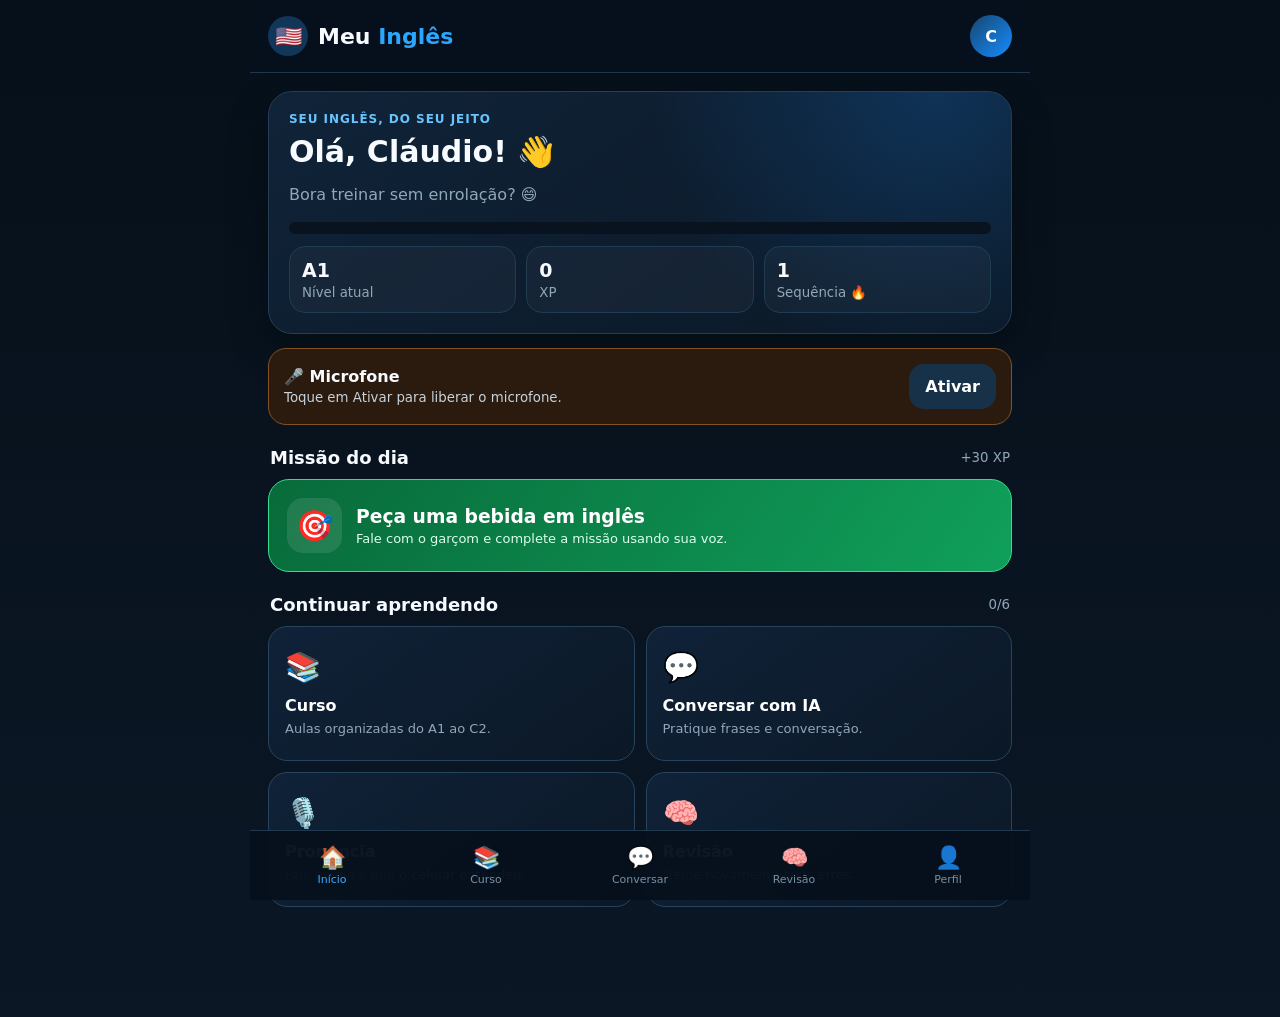
==== backup/index.html @ 4a365621 "Backup antes de melhorar reconhecimento de pronúncia" ====
<!doctype html>
<html lang="pt-BR">
<head>
<meta charset="utf-8">
<meta name="viewport" content="width=device-width,initial-scale=1,viewport-fit=cover">
<meta name="theme-color" content="#07111d">
<title>Meu Inglês</title>
<link rel="manifest" href="manifest.webmanifest">
<link rel="icon" href="icon.svg" type="image/svg+xml">
<style>
:root{--bg:#07111d;--p:#0d1c2b;--p2:#13263a;--line:#28455f;--txt:#f7fbff;--muted:#91a7ba;--blue:#168cff;--green:#24d982;--orange:#ff8a1f;--red:#ff525c;--purple:#8a69ff}*{box-sizing:border-box}html,body{margin:0;min-height:100%;background:linear-gradient(#06101a,#0b1725);color:var(--txt);font-family:system-ui,-apple-system,Segoe UI,Roboto,Arial,sans-serif}button,input{font:inherit}button{cursor:pointer}.app{max-width:780px;margin:auto;min-height:100vh;padding-bottom:92px}header{position:sticky;top:0;z-index:20;display:flex;align-items:center;justify-content:space-between;padding:15px 18px;background:#07111deF;backdrop-filter:blur(12px);border-bottom:1px solid #20364a}.brand{display:flex;align-items:center;gap:10px;font-size:22px;font-weight:900}.logo{width:40px;height:40px;border-radius:50%;display:grid;place-items:center;background:#10365a}.brand b{color:#2aa7ff}.avatar{width:42px;height:42px;border-radius:50%;display:grid;place-items:center;background:linear-gradient(135deg,#17466f,#168cff);font-weight:900}main{padding:18px}.screen{display:none}.screen.active{display:block}.hero,.panel{border:1px solid #233e55;background:linear-gradient(145deg,#102338,#0b1826);border-radius:24px;padding:20px;box-shadow:0 16px 40px #0005}.hero{background:radial-gradient(circle at 90% 0,#178cff33,transparent 40%),linear-gradient(145deg,#102338,#0b1826)}.eyebrow{font-size:12px;font-weight:900;color:#67c4ff;letter-spacing:.08em;text-transform:uppercase}.hero h1{font-size:30px;margin:8px 0}.muted{color:var(--muted)}.bar{height:12px;background:#08131f;border-radius:999px;overflow:hidden;margin-top:18px}.bar span{display:block;height:100%;background:linear-gradient(90deg,var(--green),#5df0b4);width:0}.stats{display:grid;grid-template-columns:repeat(3,1fr);gap:10px;margin-top:12px}.stat{padding:12px;border:1px solid #203c52;border-radius:16px;background:#ffffff08}.stat b{font-size:19px}.stat small{display:block;color:var(--muted);margin-top:4px}.micbox{margin:14px 0;padding:15px;border-radius:18px;border:1px solid #875022;background:#2b1b0e;display:flex;align-items:center;gap:12px}.micbox.ok{border-color:#227d56;background:#0d2b20}.micbox.bad{border-color:#8b2d34;background:#2c1519}.micbox .grow{flex:1}.micbox b{display:block}.micbox small{display:block;color:#c5d2dc;margin-top:3px;line-height:1.35}.btn{border:0;border-radius:15px;padding:13px 16px;font-weight:850;color:white;background:#173149}.primary{background:linear-gradient(135deg,#168cff,#006ddd)}.green{background:linear-gradient(135deg,#24d982,#0aa65d)}.orange{background:linear-gradient(135deg,#ff9a32,#e16b00)}.danger{background:#7d2730}.wide{width:100%}.title{display:flex;align-items:center;justify-content:space-between;margin:22px 2px 11px}.title h2{font-size:18px;margin:0}.title small{color:var(--muted)}.mission{width:100%;border:1px solid #35dc8c;border-radius:21px;padding:18px;color:white;text-align:left;background:linear-gradient(125deg,#086a3a,#10a05b);display:flex;gap:14px;align-items:center}.mission .ico{font-size:30px;background:#ffffff1a;width:55px;height:55px;border-radius:16px;display:grid;place-items:center}.mission h3{margin:0 0 4px}.mission p{margin:0;color:#dbffeb;font-size:13px}.grid{display:grid;grid-template-columns:repeat(2,1fr);gap:11px}.card{border:1px solid #28445d;border-radius:19px;padding:16px;min-height:135px;color:white;text-align:left;background:linear-gradient(145deg,#102238,#0b1826)}.card .ico{font-size:29px}.card h3{margin:12px 0 5px;font-size:16px}.card p{margin:0;color:var(--muted);font-size:13px;line-height:1.35}.top{display:flex;align-items:center;gap:11px;margin-bottom:15px}.back{width:42px;height:42px;border:0;border-radius:14px;background:#132a3d;color:white;font-size:20px}.top h2{margin:0}.levels,.teachers{display:grid;gap:10px}.level,.teacher,.lesson,.review{border:1px solid #29465f;background:#0d1c2b;border-radius:18px;padding:15px}.level{display:flex;align-items:center;gap:13px}.level strong{width:48px;height:48px;border-radius:14px;display:grid;place-items:center;background:#153f61}.level.sel,.teacher.sel{outline:2px solid var(--blue)}.teacher{display:flex;align-items:center;gap:12px}.teacher .face{font-size:31px;width:53px;height:53px;border-radius:16px;display:grid;place-items:center;background:#183148}.teacher .grow{flex:1}.teacher h3,.level h3{margin:0 0 3px}.teacher p,.level p{margin:0;color:var(--muted);font-size:13px}.lesson{margin-bottom:11px}.lesson h3{margin-top:0}.phrase{font-size:28px;font-weight:900;margin:14px 0 5px}.controls{display:flex;gap:9px;flex-wrap:wrap;margin-top:14px}.speak{background:#12385a;border:1px solid #235e8b}.mic{width:92px;height:92px;border-radius:50%;border:0;margin:18px auto;display:grid;place-items:center;font-size:38px;color:white;background:linear-gradient(135deg,#24d982,#0ba75f);box-shadow:0 0 0 12px #24d98216}.mic.listen{animation:pulse 1s infinite}@keyframes pulse{50%{transform:scale(1.05);box-shadow:0 0 0 22px #24d98209}}.bubble{background:white;color:#0b1723;border-radius:17px;padding:15px;margin:12px auto;font-weight:800;max-width:92%}.result{display:none;margin-top:14px;padding:14px;border:1px solid #2c4a63;border-radius:16px;background:#0d2233}.result.show{display:block}.result.good{border-color:#25895c}.result.bad{border-color:#9b3a43}.chat{height:52vh;overflow:auto;display:flex;flex-direction:column;gap:9px;padding:5px 0}.msg{max-width:86%;padding:12px 14px;border-radius:17px;line-height:1.4}.bot{align-self:flex-start;background:#162b3e;border:1px solid #2b4961}.user{align-self:flex-end;background:#0d75d0}.chatbar{display:grid;grid-template-columns:1fr 50px 50px;gap:8px;margin-top:10px}.chatbar input{min-width:0;border:1px solid #2b485f;background:#0c1927;color:white;border-radius:14px;padding:13px}.chatbar button{border:0;border-radius:14px;color:white;background:#168cff;font-size:20px}.review{margin-bottom:10px}.review b{display:block}.review small{color:var(--muted)}.profilegrid{display:grid;gap:12px}nav{position:fixed;z-index:30;left:50%;transform:translateX(-50%);bottom:0;width:min(780px,100%);display:grid;grid-template-columns:repeat(5,1fr);background:#07111df7;border-top:1px solid #20384e;padding:8px 5px calc(8px + env(safe-area-inset-bottom))}nav button{border:0;background:transparent;color:#7890a5;font-size:11px;padding:6px 2px}nav i{display:block;font-style:normal;font-size:22px;margin-bottom:3px}nav button.active{color:#39aaff}.toast{position:fixed;left:50%;bottom:105px;transform:translateX(-50%);max-width:90%;padding:11px 15px;border-radius:14px;background:#112334;border:1px solid #36556e;opacity:0;pointer-events:none;transition:.2s;z-index:99;text-align:center}.toast.show{opacity:1}@media(max-width:520px){.hero h1{font-size:27px}.grid{grid-template-columns:1fr 1fr}}
</style>
</head>
<body>
<div class="app">
<header><div class="brand"><span class="logo">🇺🇸</span><span>Meu <b>Inglês</b></span></div><div class="avatar">C</div></header>
<main>
<section id="home" class="screen active">
<div class="hero"><div class="eyebrow">Seu inglês, do seu jeito</div><h1>Olá, Cláudio! 👋</h1><p class="muted" id="greeting">Vamos falar inglês de verdade hoje?</p><div class="bar"><span id="progress"></span></div><div class="stats"><div class="stat"><b id="levelStat">A1</b><small>Nível atual</small></div><div class="stat"><b id="xpStat">0</b><small>XP</small></div><div class="stat"><b id="streakStat">1</b><small>Sequência 🔥</small></div></div></div>
<div id="micBox" class="micbox"><div class="grow"><b>🎤 Microfone</b><small id="micStatus">Toque em Ativar para liberar o microfone.</small></div><button class="btn" onclick="enableMic()">Ativar</button></div>
<div class="title"><h2>Missão do dia</h2><small>+30 XP</small></div><button class="mission" onclick="openScreen('mission')"><div class="ico">🎯</div><div><h3>Peça uma bebida em inglês</h3><p>Fale com o garçom e complete a missão usando sua voz.</p></div></button>
<div class="title"><h2>Continuar aprendendo</h2><small id="lessonCount">0/6</small></div><div class="grid"><button class="card" onclick="openScreen('course')"><div class="ico">📚</div><h3>Curso</h3><p>Aulas organizadas do A1 ao C2.</p></button><button class="card" onclick="openScreen('chat')"><div class="ico">💬</div><h3>Conversar com IA</h3><p>Pratique frases e conversação.</p></button><button class="card" onclick="openScreen('pron')"><div class="ico">🎙️</div><h3>Pronúncia</h3><p>Fale e veja o que o celular entendeu.</p></button><button class="card" onclick="openScreen('review')"><div class="ico">🧠</div><h3>Revisão</h3><p>Treine novamente seus erros.</p></button></div>
</section>
<section id="course" class="screen"><div class="top"><button class="back" onclick="openScreen('home')">‹</button><h2>Curso</h2></div><div class="panel"><h3>Seu nível: <span id="courseLevel">A1</span></h3><p class="muted">Escolha o nível e avance no seu ritmo.</p><div id="levels" class="levels"></div></div><div class="title"><h2>Aulas A1</h2><small>Primeiro módulo</small></div><div class="lesson"><h3>1. Cumprimentos</h3><div class="phrase">How are you?</div><div class="muted">Como você está?</div><div class="controls"><button class="btn speak" onclick="speak('How are you?')">🔊 Ouvir</button><button class="btn" onclick="repeat('How are you?')">🎙️ Repetir</button><button class="btn primary" onclick="finishLesson()">Concluir</button></div><div id="repeatResult" class="result"></div></div><div class="lesson"><h3>2. Apresentação</h3><div class="phrase">My name is Cláudio.</div><div class="muted">Meu nome é Cláudio.</div><div class="controls"><button class="btn speak" onclick="speak('My name is Claudio.')">🔊 Ouvir</button><button class="btn" onclick="repeat('My name is Claudio.')">🎙️ Repetir</button></div></div><div class="lesson"><h3>3. País e cidade</h3><div class="phrase">I'm from Brazil.</div><div class="muted">Eu sou do Brasil.</div><div class="controls"><button class="btn speak" onclick="speak("I'm from Brazil.")">🔊 Ouvir</button><button class="btn" onclick="repeat("I'm from Brazil.")">🎙️ Repetir</button></div></div></section>
<section id="mission" class="screen"><div class="top"><button class="back" onclick="openScreen('home')">‹</button><h2>🎯 Missão do dia</h2></div><div class="panel" style="text-align:center"><div style="font-size:65px">🍽️</div><h2>Você está em um restaurante</h2><p class="muted">O garçom pergunta o que você gostaria de beber.</p><div class="bubble">What would you like to drink?</div><button class="btn speak" onclick="speak('What would you like to drink?')">🔊 Ouvir garçom</button><button id="missionMic" class="mic" onclick="missionListen()">🎙️</button><p class="muted">Sua vez de falar</p><button class="btn" onclick="showTip()">💡 Me ajuda</button><div id="missionResult" class="result"></div></div></section>
<section id="pron" class="screen"><div class="top"><button class="back" onclick="openScreen('home')">‹</button><h2>Pronúncia</h2></div><div class="panel" style="text-align:center"><p class="muted">Frase de hoje</p><div class="phrase">I would like some water, please.</div><button class="btn speak" onclick="speak('I would like some water, please.')">🔊 Ouvir</button><button class="mic" onclick="repeat('I would like some water, please.')">🎙️</button><div id="pronResult" class="result"></div></div></section>
<section id="chat" class="screen"><div class="top"><button class="back" onclick="openScreen('home')">‹</button><h2>Conversa livre</h2></div><div id="chatBox" class="chat"></div><div class="chatbar"><input id="chatInput" placeholder="Digite em inglês ou português" onkeydown="if(event.key==='Enter')sendChat()"><button onclick="voiceChat()">🎙️</button><button onclick="sendChat()">➤</button></div></section>
<section id="review" class="screen"><div class="top"><button class="back" onclick="openScreen('home')">‹</button><h2>Revisão</h2></div><div id="reviewList"></div></section>
<section id="profile" class="screen"><div class="top"><button class="back" onclick="openScreen('home')">‹</button><h2>Perfil</h2></div><div class="panel profilegrid"><div><h3>Personalidade do professor</h3><p class="muted">Você pode trocar quando quiser.</p></div><div id="teachers" class="teachers"></div><button class="btn danger" onclick="resetProgress()">Zerar progresso de teste</button></div></section>
</main>
<nav><button data-s="home" class="active" onclick="openScreen('home')"><i>🏠</i>Início</button><button data-s="course" onclick="openScreen('course')"><i>📚</i>Curso</button><button data-s="chat" onclick="openScreen('chat')"><i>💬</i>Conversar</button><button data-s="review" onclick="openScreen('review')"><i>🧠</i>Revisão</button><button data-s="profile" onclick="openScreen('profile')"><i>👤</i>Perfil</button></nav>
<div id="toast" class="toast"></div></div>
<script>
const K='meuInglesV3';const state=Object.assign({level:'A1',xp:0,streak:1,lessons:0,teacher:'zoeiro',errors:[],mission:false},JSON.parse(localStorage.getItem(K)||'{}'));let micReady=false;
const LEVELS=[['A1','Iniciante','Frases e vocabulário básico'],['A2','Básico','Situações do dia a dia'],['B1','Intermediário','Converse com mais confiança'],['B2','Avançado','Converse sobre vários temas'],['C1','Fluente','Inglês quase como um nativo'],['C2','Domínio total','Fale sobre qualquer assunto']];
const TEACHERS={calmo:['🙂','Calmo','Paciente, gentil e focado'],amigao:['😄','Amigão','Descontraído e motivador'],zoeiro:['😎','Zoeiro','Brinca com seus erros sem humilhar'],adult:['🤬','Sem Filtro 18+','Humor adulto e palavrões opcionais']};
function save(){localStorage.setItem(K,JSON.stringify(state));renderHome()}
function toast(t){let e=document.getElementById('toast');e.textContent=t;e.classList.add('show');clearTimeout(window.tt);window.tt=setTimeout(()=>e.classList.remove('show'),3000)}
function openScreen(id){document.querySelectorAll('.screen').forEach(x=>x.classList.remove('active'));document.getElementById(id).classList.add('active');document.querySelectorAll('nav button').forEach(b=>b.classList.toggle('active',b.dataset.s===id));if(id==='chat')initChat();if(id==='review')renderReview();if(id==='profile')renderTeachers();window.scrollTo(0,0)}
function renderHome(){levelStat.textContent=state.level;xpStat.textContent=state.xp;streakStat.textContent=state.streak;progress.style.width=Math.min(100,state.lessons/6*100)+'%';lessonCount.textContent=state.lessons+'/6';courseLevel.textContent=state.level;greeting.textContent=state.teacher==='zoeiro'?'Bora treinar sem enrolação? 😄':state.teacher==='adult'?'Bora falar inglês pra caramba hoje? 😎':'Vamos falar inglês de verdade hoje?'}
function renderLevels(){levels.innerHTML=LEVELS.map(x=>`<button class="level ${state.level===x[0]?'sel':''}" onclick="setLevel('${x[0]}')"><strong>${x[0]}</strong><div><h3>${x[1]}</h3><p>${x[2]}</p></div></button>`).join('')}
function setLevel(l){state.level=l;save();renderLevels();toast('Nível '+l+' selecionado')}
function renderTeachers(){teachers.innerHTML=Object.entries(TEACHERS).map(([k,v])=>`<button class="teacher ${state.teacher===k?'sel':''}" onclick="setTeacher('${k}')"><div class="face">${v[0]}</div><div class="grow"><h3>${v[1]}</h3><p>${v[2]}</p></div></button>`).join('')}
function setTeacher(t){state.teacher=t;save();renderTeachers();toast('Professor: '+TEACHERS[t][1])}
function speak(t,rate=.9){speechSynthesis.cancel();let u=new SpeechSynthesisUtterance(t);u.lang='en-US';u.rate=rate;speechSynthesis.speak(u)}
function micMessage(err){if(!window.isSecureContext)return'Abra pelo endereço HTTPS do app, não pelo arquivo baixado.';if(err&&['NotAllowedError','SecurityError'].includes(err.name))return'Permissão negada. No Chrome, permita o microfone para este site.';if(err&&err.name==='NotFoundError')return'Não encontrei um microfone neste aparelho.';return'Não consegui liberar o microfone. Confira a permissão do Chrome.'}
function setMic(text,type=''){micStatus.textContent=text;micBox.className='micbox '+type}
async function enableMic(){if(!window.isSecureContext){setMic(micMessage(),'bad');return false}if(!navigator.mediaDevices?.getUserMedia){setMic('Seu navegador não oferece acesso ao microfone. Use o Chrome atualizado.','bad');return false}try{let s=await navigator.mediaDevices.getUserMedia({audio:true});s.getTracks().forEach(t=>t.stop());micReady=true;setMic('Microfone liberado. Pode tocar em 🎙️ e falar.','ok');toast('Microfone ativado!');return true}catch(e){setMic(micMessage(e),'bad');toast(micMessage(e));return false}}
function recognition(){let SR=window.SpeechRecognition||window.webkitSpeechRecognition;if(!SR)return null;let r=new SR();r.lang='en-US';r.interimResults=false;r.continuous=false;r.maxAlternatives=3;return r}
async function prep(){if(!micReady&&!await enableMic())return null;let r=recognition();if(!r){setMic('O microfone está liberado, mas o reconhecimento de voz não está disponível. Use Chrome no Android.','bad');return null}return r}
function clean(s){return s.toLowerCase().replace(/[^a-z' ]/g,'').trim()}
function score(a,b){let A=clean(a).split(/\s+/),B=clean(b).split(/\s+/),hits=A.filter(w=>B.includes(w)).length;return Math.round(hits/Math.max(A.length,B.length)*100)}
function feedback(sc,heard,target){if(sc>=75)return state.teacher==='zoeiro'?`Aí sim 😄 Agora saiu inglês! Eu ouvi: “${heard}”.`:state.teacher==='adult'?`Boa! Ficou bom pra caramba 😎 Eu ouvi: “${heard}”.`:`Muito bem! Eu ouvi: “${heard}”.`;state.errors.unshift({target,heard,date:new Date().toLocaleDateString('pt-BR')});state.errors=state.errors.slice(0,30);save();return state.teacher==='zoeiro'?`Cláudio 😂 essa frase apanhou um pouquinho. Tenta de novo: “${target}”. Eu ouvi “${heard}”.`:state.teacher==='adult'?`Quase, mas saiu meio bagunçado 😅. O alvo é “${target}”.`:`Está perto. Repita com calma: “${target}”.`}
async function repeat(target){let r=await prep();if(!r)return;toast('Estou ouvindo...');r.onstart=()=>setMic('Ouvindo agora... fale em inglês.','ok');r.onresult=e=>{let heard=e.results[0][0].transcript,sc=score(target,heard),html=`<b>${sc}% de aproximação</b><p>Eu ouvi: “${heard}”</p><p>${feedback(sc,heard,target)}</p>`;[repeatResult,pronResult].forEach(x=>{if(x){x.className='result show '+(sc>=75?'good':'bad');x.innerHTML=html}})};r.onerror=e=>{setMic('Não consegui entender. Tente novamente.','bad');toast('Tente novamente')};r.onend=()=>micReady&&setMic('Microfone liberado. Pode tocar em 🎙️ e falar.','ok');try{r.start()}catch(e){toast('Não consegui iniciar a escuta')}}
function finishLesson(){if(state.lessons<1)state.lessons=1;state.xp+=20;save();toast('Aula concluída! +20 XP')}
function showTip(){missionResult.className='result show';missionResult.innerHTML='<b>💡 Dica</b><p>Diga: <strong>I would like some water, please.</strong></p><button class="btn speak" onclick="speak(\'I would like some water, please.\')">🔊 Ouvir</button>'}
async function missionListen(){let r=await prep();if(!r)return;missionMic.classList.add('listen');r.onresult=e=>{missionMic.classList.remove('listen');let h=e.results[0][0].transcript,good=/water|coffee|juice|tea|coke|drink|like|want|please/i.test(h);missionResult.className='result show '+(good?'good':'bad');if(good){if(!state.mission){state.xp+=30;state.mission=true;save()}missionResult.innerHTML=`<b>✅ Missão concluída! +30 XP</b><p>Eu ouvi: “${h}”</p><p>${feedback(85,h,'I would like some water, please.')}</p>`}else missionResult.innerHTML=`<b>Vamos tentar de novo</b><p>${feedback(45,h,'I would like some water, please.')}</p>`};r.onerror=()=>{missionMic.classList.remove('listen');toast('Não ouvi direito. Tente outra vez.')};r.onend=()=>missionMic.classList.remove('listen');r.start()}
function initChat(){if(chatBox.childElementCount)return;addMsg('Fala aí, Cláudio! Comece com: <b>Hi! My name is Cláudio.</b>','bot')}
function addMsg(t,w){let d=document.createElement('div');d.className='msg '+w;d.innerHTML=t;chatBox.appendChild(d);chatBox.scrollTop=999999}
function reply(t){let l=t.toLowerCase(),x=/hello|\bhi\b|oi|olá/.test(l)?'Hi, Cláudio! How are you today?':/work|trabalho/.test(l)?'Tell me about your work. Try: <b>I work every day.</b>':/travel|viagem/.test(l)?'Imagine you are at the airport. Ask me: <b>Where is the check-in counter?</b>':'Good! Tell me one thing you did today in English.';setTimeout(()=>{addMsg(x,'bot');speak(x.replace(/<[^>]+>/g,''))},350)}
function sendChat(){let t=chatInput.value.trim();if(!t)return;addMsg(t,'user');chatInput.value='';reply(t)}
async function voiceChat(){let r=await prep();if(!r)return;toast('Pode falar...');r.onresult=e=>{let t=e.results[0][0].transcript;addMsg(t,'user');reply(t)};r.onerror=()=>toast('Não entendi. Tente novamente.');r.start()}
function renderReview(){if(!state.errors.length){reviewList.innerHTML='<div class="panel"><h3>Nenhum erro salvo ainda 🎉</h3><p class="muted">Os erros de pronúncia vão aparecer aqui automaticamente.</p></div>';return}reviewList.innerHTML=state.errors.map(e=>`<div class="review"><b>🎯 ${e.target}</b><small>Ouvido: ${e.heard||'—'} · ${e.date}</small><div class="controls"><button class="btn speak" onclick='speak(${JSON.stringify(e.target)})'>🔊 Ouvir</button><button class="btn" onclick='repeat(${JSON.stringify(e.target)})'>🎙️ Repetir</button></div></div>`).join('')}
function resetProgress(){if(confirm('Zerar o progresso de teste?')){localStorage.removeItem(K);location.reload()}}
if('serviceWorker'in navigator)navigator.serviceWorker.register('./sw.js').catch(()=>{});if(!window.isSecureContext)setMic('Abra pelo link HTTPS para o microfone funcionar.','bad');else if(!(window.SpeechRecognition||window.webkitSpeechRecognition))setMic('Use o Google Chrome atualizado no Android para reconhecimento de voz.','bad');renderHome();renderLevels();renderTeachers();
</script>
</body></html>
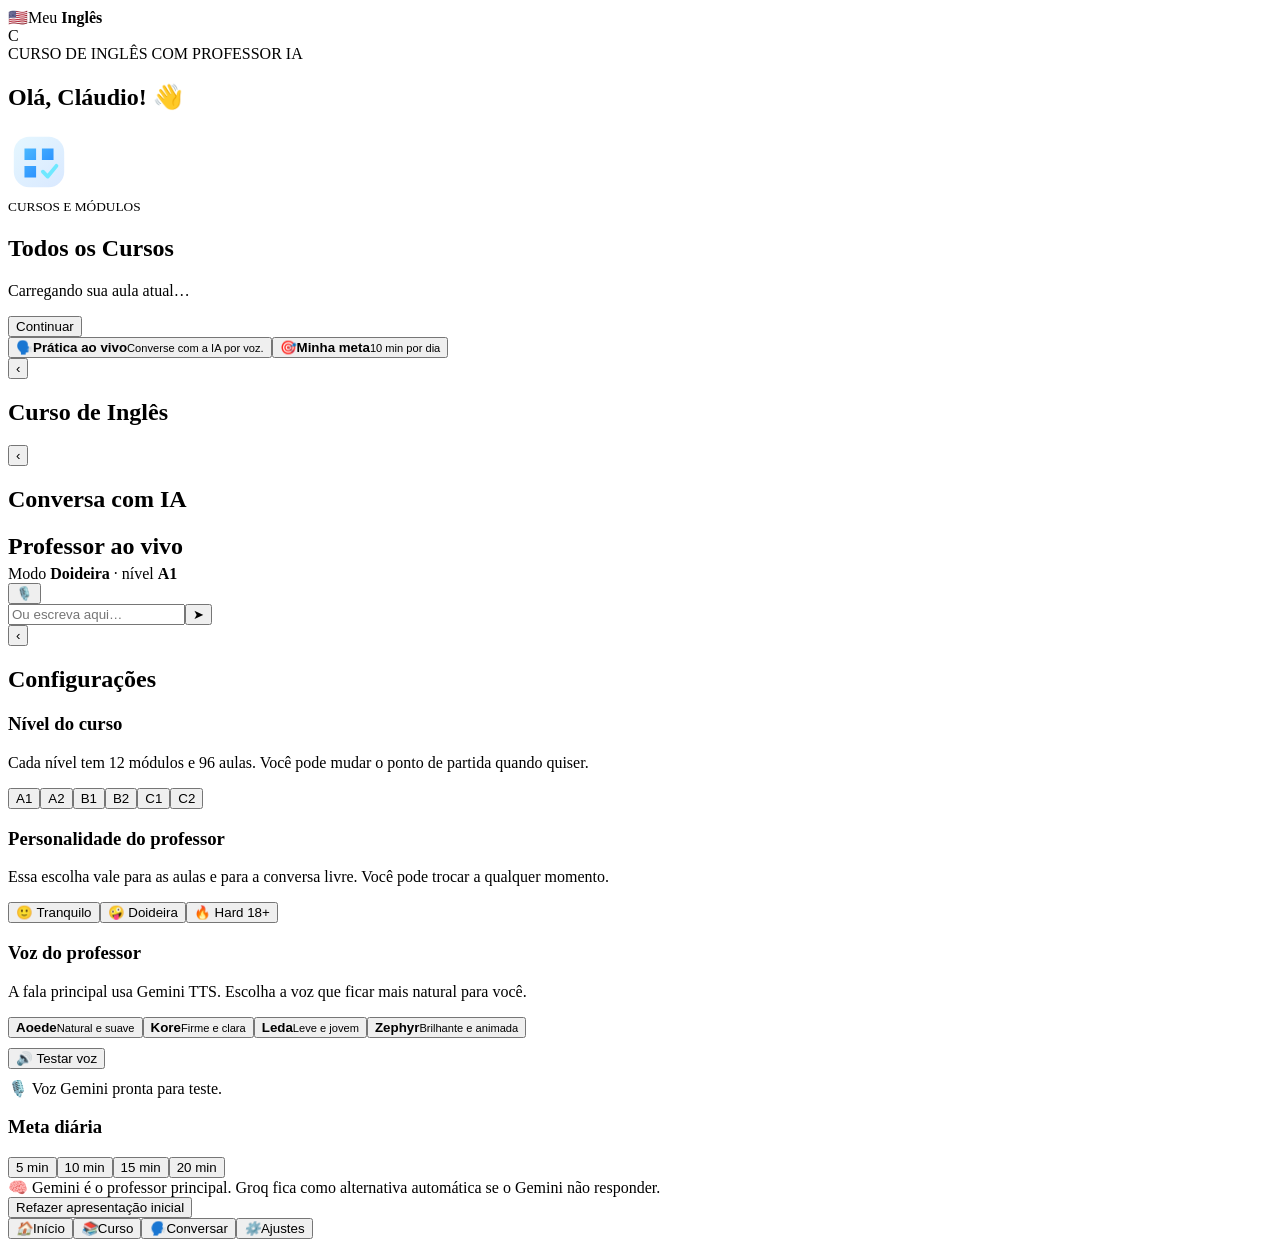
==== commit c37dba5c: "Backup do index antes da atualização da conversa v32" ====
--- a/backup/index.html
+++ b/backup/index.html
@@ -4,64 +4,39 @@
 <meta charset="utf-8">
 <meta name="viewport" content="width=device-width,initial-scale=1,viewport-fit=cover">
 <meta name="theme-color" content="#07111d">
+<meta http-equiv="Cache-Control" content="no-store, no-cache, must-revalidate">
 <title>Meu Inglês</title>
-<link rel="manifest" href="manifest.webmanifest">
 <link rel="icon" href="icon.svg" type="image/svg+xml">
-<style>
-:root{--bg:#07111d;--p:#0d1c2b;--p2:#13263a;--line:#28455f;--txt:#f7fbff;--muted:#91a7ba;--blue:#168cff;--green:#24d982;--orange:#ff8a1f;--red:#ff525c;--purple:#8a69ff}*{box-sizing:border-box}html,body{margin:0;min-height:100%;background:linear-gradient(#06101a,#0b1725);color:var(--txt);font-family:system-ui,-apple-system,Segoe UI,Roboto,Arial,sans-serif}button,input{font:inherit}button{cursor:pointer}.app{max-width:780px;margin:auto;min-height:100vh;padding-bottom:92px}header{position:sticky;top:0;z-index:20;display:flex;align-items:center;justify-content:space-between;padding:15px 18px;background:#07111deF;backdrop-filter:blur(12px);border-bottom:1px solid #20364a}.brand{display:flex;align-items:center;gap:10px;font-size:22px;font-weight:900}.logo{width:40px;height:40px;border-radius:50%;display:grid;place-items:center;background:#10365a}.brand b{color:#2aa7ff}.avatar{width:42px;height:42px;border-radius:50%;display:grid;place-items:center;background:linear-gradient(135deg,#17466f,#168cff);font-weight:900}main{padding:18px}.screen{display:none}.screen.active{display:block}.hero,.panel{border:1px solid #233e55;background:linear-gradient(145deg,#102338,#0b1826);border-radius:24px;padding:20px;box-shadow:0 16px 40px #0005}.hero{background:radial-gradient(circle at 90% 0,#178cff33,transparent 40%),linear-gradient(145deg,#102338,#0b1826)}.eyebrow{font-size:12px;font-weight:900;color:#67c4ff;letter-spacing:.08em;text-transform:uppercase}.hero h1{font-size:30px;margin:8px 0}.muted{color:var(--muted)}.bar{height:12px;background:#08131f;border-radius:999px;overflow:hidden;margin-top:18px}.bar span{display:block;height:100%;background:linear-gradient(90deg,var(--green),#5df0b4);width:0}.stats{display:grid;grid-template-columns:repeat(3,1fr);gap:10px;margin-top:12px}.stat{padding:12px;border:1px solid #203c52;border-radius:16px;background:#ffffff08}.stat b{font-size:19px}.stat small{display:block;color:var(--muted);margin-top:4px}.micbox{margin:14px 0;padding:15px;border-radius:18px;border:1px solid #875022;background:#2b1b0e;display:flex;align-items:center;gap:12px}.micbox.ok{border-color:#227d56;background:#0d2b20}.micbox.bad{border-color:#8b2d34;background:#2c1519}.micbox .grow{flex:1}.micbox b{display:block}.micbox small{display:block;color:#c5d2dc;margin-top:3px;line-height:1.35}.btn{border:0;border-radius:15px;padding:13px 16px;font-weight:850;color:white;background:#173149}.primary{background:linear-gradient(135deg,#168cff,#006ddd)}.green{background:linear-gradient(135deg,#24d982,#0aa65d)}.orange{background:linear-gradient(135deg,#ff9a32,#e16b00)}.danger{background:#7d2730}.wide{width:100%}.title{display:flex;align-items:center;justify-content:space-between;margin:22px 2px 11px}.title h2{font-size:18px;margin:0}.title small{color:var(--muted)}.mission{width:100%;border:1px solid #35dc8c;border-radius:21px;padding:18px;color:white;text-align:left;background:linear-gradient(125deg,#086a3a,#10a05b);display:flex;gap:14px;align-items:center}.mission .ico{font-size:30px;background:#ffffff1a;width:55px;height:55px;border-radius:16px;display:grid;place-items:center}.mission h3{margin:0 0 4px}.mission p{margin:0;color:#dbffeb;font-size:13px}.grid{display:grid;grid-template-columns:repeat(2,1fr);gap:11px}.card{border:1px solid #28445d;border-radius:19px;padding:16px;min-height:135px;color:white;text-align:left;background:linear-gradient(145deg,#102238,#0b1826)}.card .ico{font-size:29px}.card h3{margin:12px 0 5px;font-size:16px}.card p{margin:0;color:var(--muted);font-size:13px;line-height:1.35}.top{display:flex;align-items:center;gap:11px;margin-bottom:15px}.back{width:42px;height:42px;border:0;border-radius:14px;background:#132a3d;color:white;font-size:20px}.top h2{margin:0}.levels,.teachers{display:grid;gap:10px}.level,.teacher,.lesson,.review{border:1px solid #29465f;background:#0d1c2b;border-radius:18px;padding:15px}.level{display:flex;align-items:center;gap:13px}.level strong{width:48px;height:48px;border-radius:14px;display:grid;place-items:center;background:#153f61}.level.sel,.teacher.sel{outline:2px solid var(--blue)}.teacher{display:flex;align-items:center;gap:12px}.teacher .face{font-size:31px;width:53px;height:53px;border-radius:16px;display:grid;place-items:center;background:#183148}.teacher .grow{flex:1}.teacher h3,.level h3{margin:0 0 3px}.teacher p,.level p{margin:0;color:var(--muted);font-size:13px}.lesson{margin-bottom:11px}.lesson h3{margin-top:0}.phrase{font-size:28px;font-weight:900;margin:14px 0 5px}.controls{display:flex;gap:9px;flex-wrap:wrap;margin-top:14px}.speak{background:#12385a;border:1px solid #235e8b}.mic{width:92px;height:92px;border-radius:50%;border:0;margin:18px auto;display:grid;place-items:center;font-size:38px;color:white;background:linear-gradient(135deg,#24d982,#0ba75f);box-shadow:0 0 0 12px #24d98216}.mic.listen{animation:pulse 1s infinite}@keyframes pulse{50%{transform:scale(1.05);box-shadow:0 0 0 22px #24d98209}}.bubble{background:white;color:#0b1723;border-radius:17px;padding:15px;margin:12px auto;font-weight:800;max-width:92%}.result{display:none;margin-top:14px;padding:14px;border:1px solid #2c4a63;border-radius:16px;background:#0d2233}.result.show{display:block}.result.good{border-color:#25895c}.result.bad{border-color:#9b3a43}.chat{height:52vh;overflow:auto;display:flex;flex-direction:column;gap:9px;padding:5px 0}.msg{max-width:86%;padding:12px 14px;border-radius:17px;line-height:1.4}.bot{align-self:flex-start;background:#162b3e;border:1px solid #2b4961}.user{align-self:flex-end;background:#0d75d0}.chatbar{display:grid;grid-template-columns:1fr 50px 50px;gap:8px;margin-top:10px}.chatbar input{min-width:0;border:1px solid #2b485f;background:#0c1927;color:white;border-radius:14px;padding:13px}.chatbar button{border:0;border-radius:14px;color:white;background:#168cff;font-size:20px}.review{margin-bottom:10px}.review b{display:block}.review small{color:var(--muted)}.profilegrid{display:grid;gap:12px}nav{position:fixed;z-index:30;left:50%;transform:translateX(-50%);bottom:0;width:min(780px,100%);display:grid;grid-template-columns:repeat(5,1fr);background:#07111df7;border-top:1px solid #20384e;padding:8px 5px calc(8px + env(safe-area-inset-bottom))}nav button{border:0;background:transparent;color:#7890a5;font-size:11px;padding:6px 2px}nav i{display:block;font-style:normal;font-size:22px;margin-bottom:3px}nav button.active{color:#39aaff}.toast{position:fixed;left:50%;bottom:105px;transform:translateX(-50%);max-width:90%;padding:11px 15px;border-radius:14px;background:#112334;border:1px solid #36556e;opacity:0;pointer-events:none;transition:.2s;z-index:99;text-align:center}.toast.show{opacity:1}@media(max-width:520px){.hero h1{font-size:27px}.grid{grid-template-columns:1fr 1fr}}
-</style>
+<script>(async()=>{try{if('serviceWorker'in navigator){const regs=await navigator.serviceWorker.getRegistrations();for(const r of regs)await r.unregister();}if('caches'in window){const ks=await caches.keys();for(const k of ks)await caches.delete(k);}}catch(e){}})();</script>
+<link rel="stylesheet" href="stable.css?v=3">
+<link rel="stylesheet" href="beginner-v14.css?v=3">
+<link rel="stylesheet" href="home-v25.css?v=1">
+<link rel="stylesheet" href="home-v26.css?v=4">
+<link rel="stylesheet" href="conversation-v31.css?v=1">
 </head>
 <body>
 <div class="app">
 <header><div class="brand"><span class="logo">🇺🇸</span><span>Meu <b>Inglês</b></span></div><div class="avatar">C</div></header>
 <main>
-<section id="home" class="screen active">
-<div class="hero"><div class="eyebrow">Seu inglês, do seu jeito</div><h1>Olá, Cláudio! 👋</h1><p class="muted" id="greeting">Vamos falar inglês de verdade hoje?</p><div class="bar"><span id="progress"></span></div><div class="stats"><div class="stat"><b id="levelStat">A1</b><small>Nível atual</small></div><div class="stat"><b id="xpStat">0</b><small>XP</small></div><div class="stat"><b id="streakStat">1</b><small>Sequência 🔥</small></div></div></div>
-<div id="micBox" class="micbox"><div class="grow"><b>🎤 Microfone</b><small id="micStatus">Toque em Ativar para liberar o microfone.</small></div><button class="btn" onclick="enableMic()">Ativar</button></div>
-<div class="title"><h2>Missão do dia</h2><small>+30 XP</small></div><button class="mission" onclick="openScreen('mission')"><div class="ico">🎯</div><div><h3>Peça uma bebida em inglês</h3><p>Fale com o garçom e complete a missão usando sua voz.</p></div></button>
-<div class="title"><h2>Continuar aprendendo</h2><small id="lessonCount">0/6</small></div><div class="grid"><button class="card" onclick="openScreen('course')"><div class="ico">📚</div><h3>Curso</h3><p>Aulas organizadas do A1 ao C2.</p></button><button class="card" onclick="openScreen('chat')"><div class="ico">💬</div><h3>Conversar com IA</h3><p>Pratique frases e conversação.</p></button><button class="card" onclick="openScreen('pron')"><div class="ico">🎙️</div><h3>Pronúncia</h3><p>Fale e veja o que o celular entendeu.</p></button><button class="card" onclick="openScreen('review')"><div class="ico">🧠</div><h3>Revisão</h3><p>Treine novamente seus erros.</p></button></div>
-</section>
-<section id="course" class="screen"><div class="top"><button class="back" onclick="openScreen('home')">‹</button><h2>Curso</h2></div><div class="panel"><h3>Seu nível: <span id="courseLevel">A1</span></h3><p class="muted">Escolha o nível e avance no seu ritmo.</p><div id="levels" class="levels"></div></div><div class="title"><h2>Aulas A1</h2><small>Primeiro módulo</small></div><div class="lesson"><h3>1. Cumprimentos</h3><div class="phrase">How are you?</div><div class="muted">Como você está?</div><div class="controls"><button class="btn speak" onclick="speak('How are you?')">🔊 Ouvir</button><button class="btn" onclick="repeat('How are you?')">🎙️ Repetir</button><button class="btn primary" onclick="finishLesson()">Concluir</button></div><div id="repeatResult" class="result"></div></div><div class="lesson"><h3>2. Apresentação</h3><div class="phrase">My name is Cláudio.</div><div class="muted">Meu nome é Cláudio.</div><div class="controls"><button class="btn speak" onclick="speak('My name is Claudio.')">🔊 Ouvir</button><button class="btn" onclick="repeat('My name is Claudio.')">🎙️ Repetir</button></div></div><div class="lesson"><h3>3. País e cidade</h3><div class="phrase">I'm from Brazil.</div><div class="muted">Eu sou do Brasil.</div><div class="controls"><button class="btn speak" onclick="speak("I'm from Brazil.")">🔊 Ouvir</button><button class="btn" onclick="repeat("I'm from Brazil.")">🎙️ Repetir</button></div></div></section>
-<section id="mission" class="screen"><div class="top"><button class="back" onclick="openScreen('home')">‹</button><h2>🎯 Missão do dia</h2></div><div class="panel" style="text-align:center"><div style="font-size:65px">🍽️</div><h2>Você está em um restaurante</h2><p class="muted">O garçom pergunta o que você gostaria de beber.</p><div class="bubble">What would you like to drink?</div><button class="btn speak" onclick="speak('What would you like to drink?')">🔊 Ouvir garçom</button><button id="missionMic" class="mic" onclick="missionListen()">🎙️</button><p class="muted">Sua vez de falar</p><button class="btn" onclick="showTip()">💡 Me ajuda</button><div id="missionResult" class="result"></div></div></section>
-<section id="pron" class="screen"><div class="top"><button class="back" onclick="openScreen('home')">‹</button><h2>Pronúncia</h2></div><div class="panel" style="text-align:center"><p class="muted">Frase de hoje</p><div class="phrase">I would like some water, please.</div><button class="btn speak" onclick="speak('I would like some water, please.')">🔊 Ouvir</button><button class="mic" onclick="repeat('I would like some water, please.')">🎙️</button><div id="pronResult" class="result"></div></div></section>
-<section id="chat" class="screen"><div class="top"><button class="back" onclick="openScreen('home')">‹</button><h2>Conversa livre</h2></div><div id="chatBox" class="chat"></div><div class="chatbar"><input id="chatInput" placeholder="Digite em inglês ou português" onkeydown="if(event.key==='Enter')sendChat()"><button onclick="voiceChat()">🎙️</button><button onclick="sendChat()">➤</button></div></section>
-<section id="review" class="screen"><div class="top"><button class="back" onclick="openScreen('home')">‹</button><h2>Revisão</h2></div><div id="reviewList"></div></section>
-<section id="profile" class="screen"><div class="top"><button class="back" onclick="openScreen('home')">‹</button><h2>Perfil</h2></div><div class="panel profilegrid"><div><h3>Personalidade do professor</h3><p class="muted">Você pode trocar quando quiser.</p></div><div id="teachers" class="teachers"></div><button class="btn danger" onclick="resetProgress()">Zerar progresso de teste</button></div></section>
+<section id="onboarding" class="screen"><div id="onboardingBody"></div></section>
+<section id="home" class="screen"><div class="hero"><div class="eyebrow">CURSO DE INGLÊS COM PROFESSOR IA</div><h1>Olá, <span id="homeName">Cláudio</span>! 👋</h1></div><div class="panel professorPanel" style="margin-top:14px"><div class="coach"><div class="bot" id="homeBot"><div class="eyes"><i></i><i></i></div><div class="mouth"><i></i><i></i><i></i><i></i><i></i></div></div></div></div><div class="pathCard allCoursesCard" role="button" tabindex="0" onclick="stableShow('course')" onkeydown="if(event.key==='Enter'||event.key===' '){event.preventDefault();stableShow('course')}" aria-label="Abrir todos os cursos"><div class="pathIcon courseHubIcon" aria-hidden="true"><svg viewBox="0 0 64 64" width="62" height="62" fill="none" xmlns="http://www.w3.org/2000/svg"><defs><linearGradient id="courseHubGrad" x1="10" y1="8" x2="54" y2="56" gradientUnits="userSpaceOnUse"><stop stop-color="#57C7FF"/><stop offset="1" stop-color="#1677FF"/></linearGradient></defs><rect x="6" y="6" width="52" height="52" rx="16" fill="url(#courseHubGrad)" opacity=".16"/><path d="M17 18h12v12H17zM35 18h12v12H35zM17 36h12v12H17z" fill="url(#courseHubGrad)"/><path d="M36 42l5 5 9-11" stroke="#6FE8FF" stroke-width="4" stroke-linecap="round" stroke-linejoin="round"/></svg></div><div class="pathGrow"><small>CURSOS E MÓDULOS</small><h2 id="nextLessonTitle">Todos os Cursos</h2><p id="nextLessonMeta">Carregando sua aula atual…</p></div><button class="btn primary pathButton" onclick="event.stopPropagation();continueStableCourse()">Continuar</button></div><div class="quickGrid"><button class="quickCard" onclick="stableShow('chat')"><span>🗣️</span><b>Prática ao vivo</b><small>Converse com a IA por voz.</small></button><button class="quickCard" onclick="stableShow('settings')"><span>🎯</span><b>Minha meta</b><small id="dailyGoalText">10 min por dia</small></button></div></section>
+<section id="course" class="screen"><div class="top"><button class="back" onclick="stableShow('home')">‹</button><h2>Curso de Inglês</h2></div><div id="courseBody"></div></section>
+<section id="chat" class="screen"><div class="top"><button class="back" onclick="stableShow('home')">‹</button><h2>Conversa com IA</h2></div><div class="panel"><div class="coach chatCoach"><div class="bot" id="chatBot"><div class="eyes"><i></i><i></i></div><div class="mouth"><i></i><i></i><i></i><i></i><i></i></div></div><div><h2 style="margin:0 0 5px">Professor ao vivo</h2><p class="muted" style="margin:0">Modo <b id="chatMode">Doideira</b> · nível <b id="chatLevel">A1</b></p></div></div><button id="chatMic" class="mic" onclick="stableChatMic()">🎙️</button><div id="chatBox" class="chatbox"></div><div class="chatCompose"><input id="chatText" maxlength="500" placeholder="Ou escreva aqui…"><button onclick="stableChatSend()">➤</button></div></div></section>
+<section id="settings" class="screen"><div class="top"><button class="back" onclick="stableShow('home')">‹</button><h2>Configurações</h2></div><div class="panel settingsBlock"><h3>Nível do curso</h3><p class="muted">Cada nível tem 12 módulos e 96 aulas. Você pode mudar o ponto de partida quando quiser.</p><div class="levelTabs"><button class="levelTab" data-level="A1" onclick="setStableLevel('A1')">A1</button><button class="levelTab" data-level="A2" onclick="setStableLevel('A2')">A2</button><button class="levelTab" data-level="B1" onclick="setStableLevel('B1')">B1</button><button class="levelTab" data-level="B2" onclick="setStableLevel('B2')">B2</button><button class="levelTab" data-level="C1" onclick="setStableLevel('C1')">C1</button><button class="levelTab" data-level="C2" onclick="setStableLevel('C2')">C2</button></div><h3>Personalidade do professor</h3><p class="muted">Essa escolha vale para as aulas e para a conversa livre. Você pode trocar a qualquer momento.</p><div class="modeRow"><button data-mode="leve" class="mode" onclick="setStableTeacher('leve')">🙂 Tranquilo</button><button data-mode="media" class="mode" onclick="setStableTeacher('media')">🤪 Doideira</button><button data-mode="pesada" class="mode hard" onclick="setStableTeacher('pesada')">🔥 Hard 18+</button></div><h3>Voz do professor</h3><p class="muted">A fala principal usa Gemini TTS. Escolha a voz que ficar mais natural para você.</p><div class="voiceGrid"><button data-voice="Aoede" onclick="setStableVoice('Aoede')"><b>Aoede</b><small>Natural e suave</small></button><button data-voice="Kore" onclick="setStableVoice('Kore')"><b>Kore</b><small>Firme e clara</small></button><button data-voice="Leda" onclick="setStableVoice('Leda')"><b>Leda</b><small>Leve e jovem</small></button><button data-voice="Zephyr" onclick="setStableVoice('Zephyr')"><b>Zephyr</b><small>Brilhante e animada</small></button></div><button class="btn wide" style="margin-top:10px" onclick="previewStableVoice()">🔊 Testar voz</button><div id="geminiVoiceStatus" class="aiInfo" style="margin-top:10px">🎙️ Voz Gemini pronta para teste.</div><h3>Meta diária</h3><div class="dailyRow"><button data-daily="5" onclick="setStableDaily(5)">5 min</button><button data-daily="10" onclick="setStableDaily(10)">10 min</button><button data-daily="15" onclick="setStableDaily(15)">15 min</button><button data-daily="20" onclick="setStableDaily(20)">20 min</button></div><div class="aiInfo">🧠 Gemini é o professor principal. Groq fica como alternativa automática se o Gemini não responder.</div><button class="btn wide restartBtn" onclick="restartStableOnboarding()">Refazer apresentação inicial</button></div></section>
 </main>
-<nav><button data-s="home" class="active" onclick="openScreen('home')"><i>🏠</i>Início</button><button data-s="course" onclick="openScreen('course')"><i>📚</i>Curso</button><button data-s="chat" onclick="openScreen('chat')"><i>💬</i>Conversar</button><button data-s="review" onclick="openScreen('review')"><i>🧠</i>Revisão</button><button data-s="profile" onclick="openScreen('profile')"><i>👤</i>Perfil</button></nav>
-<div id="toast" class="toast"></div></div>
-<script>
-const K='meuInglesV3';const state=Object.assign({level:'A1',xp:0,streak:1,lessons:0,teacher:'zoeiro',errors:[],mission:false},JSON.parse(localStorage.getItem(K)||'{}'));let micReady=false;
-const LEVELS=[['A1','Iniciante','Frases e vocabulário básico'],['A2','Básico','Situações do dia a dia'],['B1','Intermediário','Converse com mais confiança'],['B2','Avançado','Converse sobre vários temas'],['C1','Fluente','Inglês quase como um nativo'],['C2','Domínio total','Fale sobre qualquer assunto']];
-const TEACHERS={calmo:['🙂','Calmo','Paciente, gentil e focado'],amigao:['😄','Amigão','Descontraído e motivador'],zoeiro:['😎','Zoeiro','Brinca com seus erros sem humilhar'],adult:['🤬','Sem Filtro 18+','Humor adulto e palavrões opcionais']};
-function save(){localStorage.setItem(K,JSON.stringify(state));renderHome()}
-function toast(t){let e=document.getElementById('toast');e.textContent=t;e.classList.add('show');clearTimeout(window.tt);window.tt=setTimeout(()=>e.classList.remove('show'),3000)}
-function openScreen(id){document.querySelectorAll('.screen').forEach(x=>x.classList.remove('active'));document.getElementById(id).classList.add('active');document.querySelectorAll('nav button').forEach(b=>b.classList.toggle('active',b.dataset.s===id));if(id==='chat')initChat();if(id==='review')renderReview();if(id==='profile')renderTeachers();window.scrollTo(0,0)}
-function renderHome(){levelStat.textContent=state.level;xpStat.textContent=state.xp;streakStat.textContent=state.streak;progress.style.width=Math.min(100,state.lessons/6*100)+'%';lessonCount.textContent=state.lessons+'/6';courseLevel.textContent=state.level;greeting.textContent=state.teacher==='zoeiro'?'Bora treinar sem enrolação? 😄':state.teacher==='adult'?'Bora falar inglês pra caramba hoje? 😎':'Vamos falar inglês de verdade hoje?'}
-function renderLevels(){levels.innerHTML=LEVELS.map(x=>`<button class="level ${state.level===x[0]?'sel':''}" onclick="setLevel('${x[0]}')"><strong>${x[0]}</strong><div><h3>${x[1]}</h3><p>${x[2]}</p></div></button>`).join('')}
-function setLevel(l){state.level=l;save();renderLevels();toast('Nível '+l+' selecionado')}
-function renderTeachers(){teachers.innerHTML=Object.entries(TEACHERS).map(([k,v])=>`<button class="teacher ${state.teacher===k?'sel':''}" onclick="setTeacher('${k}')"><div class="face">${v[0]}</div><div class="grow"><h3>${v[1]}</h3><p>${v[2]}</p></div></button>`).join('')}
-function setTeacher(t){state.teacher=t;save();renderTeachers();toast('Professor: '+TEACHERS[t][1])}
-function speak(t,rate=.9){speechSynthesis.cancel();let u=new SpeechSynthesisUtterance(t);u.lang='en-US';u.rate=rate;speechSynthesis.speak(u)}
-function micMessage(err){if(!window.isSecureContext)return'Abra pelo endereço HTTPS do app, não pelo arquivo baixado.';if(err&&['NotAllowedError','SecurityError'].includes(err.name))return'Permissão negada. No Chrome, permita o microfone para este site.';if(err&&err.name==='NotFoundError')return'Não encontrei um microfone neste aparelho.';return'Não consegui liberar o microfone. Confira a permissão do Chrome.'}
-function setMic(text,type=''){micStatus.textContent=text;micBox.className='micbox '+type}
-async function enableMic(){if(!window.isSecureContext){setMic(micMessage(),'bad');return false}if(!navigator.mediaDevices?.getUserMedia){setMic('Seu navegador não oferece acesso ao microfone. Use o Chrome atualizado.','bad');return false}try{let s=await navigator.mediaDevices.getUserMedia({audio:true});s.getTracks().forEach(t=>t.stop());micReady=true;setMic('Microfone liberado. Pode tocar em 🎙️ e falar.','ok');toast('Microfone ativado!');return true}catch(e){setMic(micMessage(e),'bad');toast(micMessage(e));return false}}
-function recognition(){let SR=window.SpeechRecognition||window.webkitSpeechRecognition;if(!SR)return null;let r=new SR();r.lang='en-US';r.interimResults=false;r.continuous=false;r.maxAlternatives=3;return r}
-async function prep(){if(!micReady&&!await enableMic())return null;let r=recognition();if(!r){setMic('O microfone está liberado, mas o reconhecimento de voz não está disponível. Use Chrome no Android.','bad');return null}return r}
-function clean(s){return s.toLowerCase().replace(/[^a-z' ]/g,'').trim()}
-function score(a,b){let A=clean(a).split(/\s+/),B=clean(b).split(/\s+/),hits=A.filter(w=>B.includes(w)).length;return Math.round(hits/Math.max(A.length,B.length)*100)}
-function feedback(sc,heard,target){if(sc>=75)return state.teacher==='zoeiro'?`Aí sim 😄 Agora saiu inglês! Eu ouvi: “${heard}”.`:state.teacher==='adult'?`Boa! Ficou bom pra caramba 😎 Eu ouvi: “${heard}”.`:`Muito bem! Eu ouvi: “${heard}”.`;state.errors.unshift({target,heard,date:new Date().toLocaleDateString('pt-BR')});state.errors=state.errors.slice(0,30);save();return state.teacher==='zoeiro'?`Cláudio 😂 essa frase apanhou um pouquinho. Tenta de novo: “${target}”. Eu ouvi “${heard}”.`:state.teacher==='adult'?`Quase, mas saiu meio bagunçado 😅. O alvo é “${target}”.`:`Está perto. Repita com calma: “${target}”.`}
-async function repeat(target){let r=await prep();if(!r)return;toast('Estou ouvindo...');r.onstart=()=>setMic('Ouvindo agora... fale em inglês.','ok');r.onresult=e=>{let heard=e.results[0][0].transcript,sc=score(target,heard),html=`<b>${sc}% de aproximação</b><p>Eu ouvi: “${heard}”</p><p>${feedback(sc,heard,target)}</p>`;[repeatResult,pronResult].forEach(x=>{if(x){x.className='result show '+(sc>=75?'good':'bad');x.innerHTML=html}})};r.onerror=e=>{setMic('Não consegui entender. Tente novamente.','bad');toast('Tente novamente')};r.onend=()=>micReady&&setMic('Microfone liberado. Pode tocar em 🎙️ e falar.','ok');try{r.start()}catch(e){toast('Não consegui iniciar a escuta')}}
-function finishLesson(){if(state.lessons<1)state.lessons=1;state.xp+=20;save();toast('Aula concluída! +20 XP')}
-function showTip(){missionResult.className='result show';missionResult.innerHTML='<b>💡 Dica</b><p>Diga: <strong>I would like some water, please.</strong></p><button class="btn speak" onclick="speak(\'I would like some water, please.\')">🔊 Ouvir</button>'}
-async function missionListen(){let r=await prep();if(!r)return;missionMic.classList.add('listen');r.onresult=e=>{missionMic.classList.remove('listen');let h=e.results[0][0].transcript,good=/water|coffee|juice|tea|coke|drink|like|want|please/i.test(h);missionResult.className='result show '+(good?'good':'bad');if(good){if(!state.mission){state.xp+=30;state.mission=true;save()}missionResult.innerHTML=`<b>✅ Missão concluída! +30 XP</b><p>Eu ouvi: “${h}”</p><p>${feedback(85,h,'I would like some water, please.')}</p>`}else missionResult.innerHTML=`<b>Vamos tentar de novo</b><p>${feedback(45,h,'I would like some water, please.')}</p>`};r.onerror=()=>{missionMic.classList.remove('listen');toast('Não ouvi direito. Tente outra vez.')};r.onend=()=>missionMic.classList.remove('listen');r.start()}
-function initChat(){if(chatBox.childElementCount)return;addMsg('Fala aí, Cláudio! Comece com: <b>Hi! My name is Cláudio.</b>','bot')}
-function addMsg(t,w){let d=document.createElement('div');d.className='msg '+w;d.innerHTML=t;chatBox.appendChild(d);chatBox.scrollTop=999999}
-function reply(t){let l=t.toLowerCase(),x=/hello|\bhi\b|oi|olá/.test(l)?'Hi, Cláudio! How are you today?':/work|trabalho/.test(l)?'Tell me about your work. Try: <b>I work every day.</b>':/travel|viagem/.test(l)?'Imagine you are at the airport. Ask me: <b>Where is the check-in counter?</b>':'Good! Tell me one thing you did today in English.';setTimeout(()=>{addMsg(x,'bot');speak(x.replace(/<[^>]+>/g,''))},350)}
-function sendChat(){let t=chatInput.value.trim();if(!t)return;addMsg(t,'user');chatInput.value='';reply(t)}
-async function voiceChat(){let r=await prep();if(!r)return;toast('Pode falar...');r.onresult=e=>{let t=e.results[0][0].transcript;addMsg(t,'user');reply(t)};r.onerror=()=>toast('Não entendi. Tente novamente.');r.start()}
-function renderReview(){if(!state.errors.length){reviewList.innerHTML='<div class="panel"><h3>Nenhum erro salvo ainda 🎉</h3><p class="muted">Os erros de pronúncia vão aparecer aqui automaticamente.</p></div>';return}reviewList.innerHTML=state.errors.map(e=>`<div class="review"><b>🎯 ${e.target}</b><small>Ouvido: ${e.heard||'—'} · ${e.date}</small><div class="controls"><button class="btn speak" onclick='speak(${JSON.stringify(e.target)})'>🔊 Ouvir</button><button class="btn" onclick='repeat(${JSON.stringify(e.target)})'>🎙️ Repetir</button></div></div>`).join('')}
-function resetProgress(){if(confirm('Zerar o progresso de teste?')){localStorage.removeItem(K);location.reload()}}
-if('serviceWorker'in navigator)navigator.serviceWorker.register('./sw.js').catch(()=>{});if(!window.isSecureContext)setMic('Abra pelo link HTTPS para o microfone funcionar.','bad');else if(!(window.SpeechRecognition||window.webkitSpeechRecognition))setMic('Use o Google Chrome atualizado no Android para reconhecimento de voz.','bad');renderHome();renderLevels();renderTeachers();
-</script>
-</body></html>+<nav><button data-screen="home" class="active"><i>🏠</i>Início</button><button data-screen="course"><i>📚</i>Curso</button><button data-screen="chat"><i>🗣️</i>Conversar</button><button data-screen="settings"><i>⚙️</i>Ajustes</button></nav>
+</div>
+<script src="audio-unlock-v21.js?v=1"></script>
+<script src="tts-route-v23.js?v=2"></script>
+<script src="stable.js?v=4"></script>
+<script src="beginner-v14.js?v=1"></script>
+<script src="a1-v15.js?v=2"></script>
+<script src="ui-v16.js?v=2"></script>
+<script src="tts-v22.js?v=7"></script>
+<script src="home-v25.js?v=1"></script>
+<script src="home-v26.js?v=5"></script>
+<script src="course-card-v28.js?v=1"></script>
+<script src="conversation-v31.js?v=1"></script>
+<script src="robot-voice-v26.js?v=2"></script>
+</body>
+</html>
